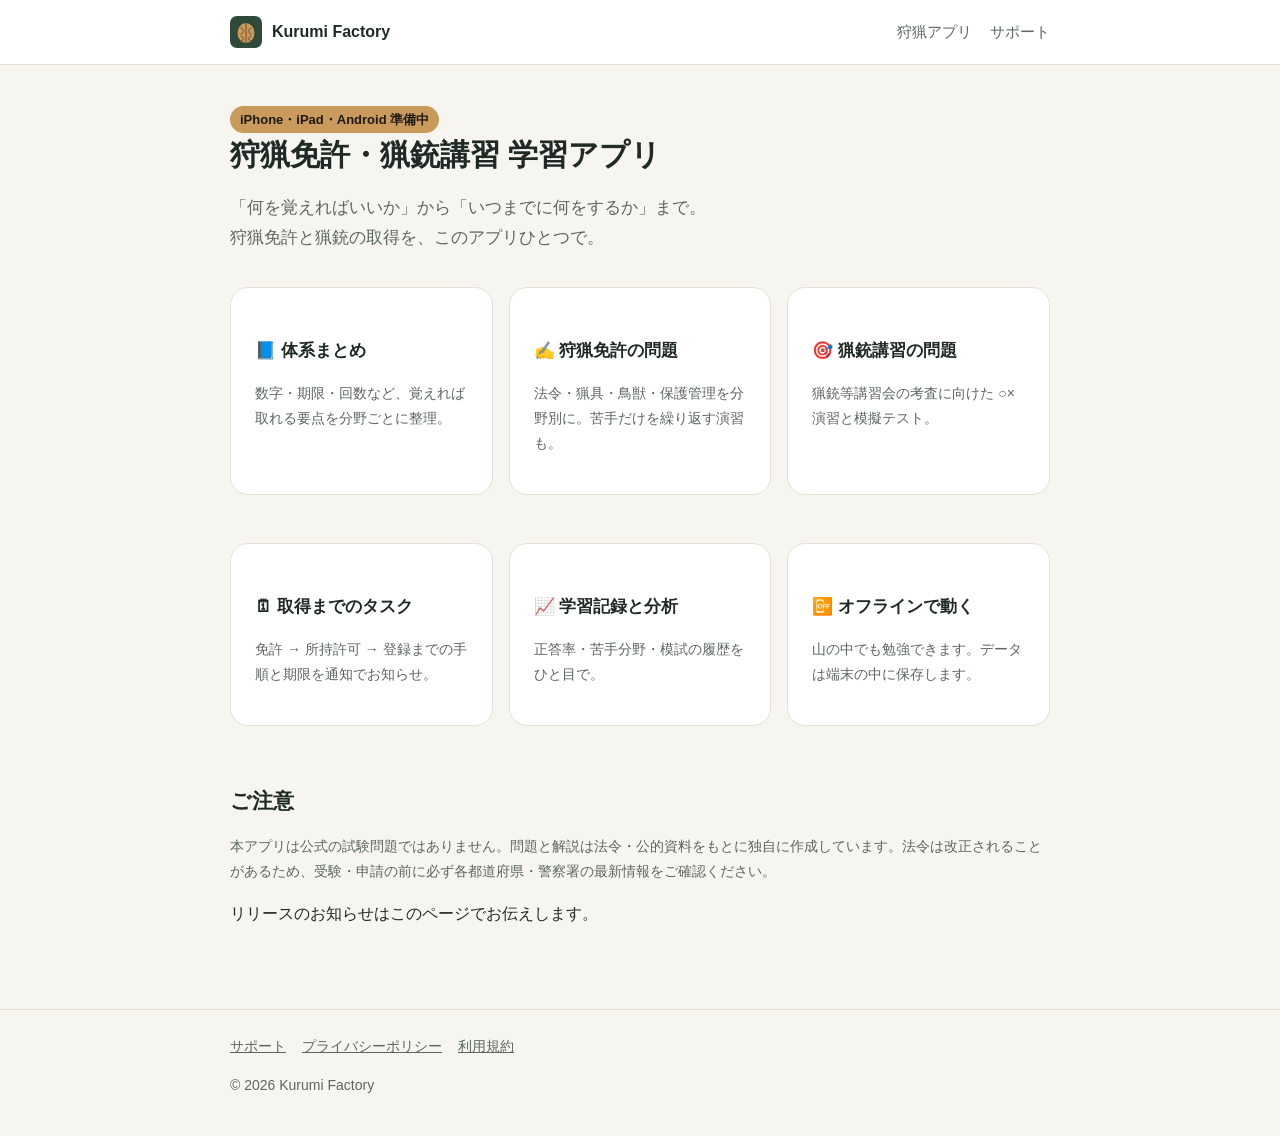
==== hunting/index.html @ f7690be2 "kurumifactory.com 公式サイトの初版（狩猟アプリ紹介・サポート・規約類） App Store 審査に必要なサポート URL とプライバシーポリシーを用意するため。  Co-Author" ====
<!doctype html>
<html lang="ja"><head>
<meta charset="utf-8"><meta name="viewport" content="width=device-width,initial-scale=1">
<title>狩猟免許・猟銃講習 学習アプリ｜Kurumi Factory</title><meta name="description" content="狩猟免許試験と猟銃等講習会の対策、取得までの手続きをまとめて管理できる iPhone・iPad・Android アプリ。">
<meta property="og:title" content="狩猟免許・猟銃講習 学習アプリ｜Kurumi Factory"><meta property="og:description" content="狩猟免許試験と猟銃等講習会の対策、取得までの手続きをまとめて管理できる iPhone・iPad・Android アプリ。">
<meta property="og:url" content="https://kurumifactory.com/hunting/"><meta property="og:type" content="website">
<meta name="color-scheme" content="light dark">
<link rel="icon" href="/assets/favicon.svg" type="image/svg+xml">
<link rel="stylesheet" href="/assets/site.css">
</head><body>
<header><div class="wrap"><a class="brand" href="/"><img src="/assets/favicon.svg" alt="">Kurumi Factory</a>
<nav><a href="/hunting/">狩猟アプリ</a><a href="/support/">サポート</a></nav></div></header>
<main><div class="wrap">
<span class="badge">iPhone・iPad・Android 準備中</span>
<h1>狩猟免許・猟銃講習 学習アプリ</h1>
<p class="lead">「何を覚えればいいか」から「いつまでに何をするか」まで。<br>狩猟免許と猟銃の取得を、このアプリひとつで。</p>
<div class="grid">
<div class="card"><h3>📘 体系まとめ</h3><p class="muted">数字・期限・回数など、覚えれば取れる要点を分野ごとに整理。</p></div>
<div class="card"><h3>✍️ 狩猟免許の問題</h3><p class="muted">法令・猟具・鳥獣・保護管理を分野別に。苦手だけを繰り返す演習も。</p></div>
<div class="card"><h3>🎯 猟銃講習の問題</h3><p class="muted">猟銃等講習会の考査に向けた ○× 演習と模擬テスト。</p></div>
<div class="card"><h3>🗓 取得までのタスク</h3><p class="muted">免許 → 所持許可 → 登録までの手順と期限を通知でお知らせ。</p></div>
<div class="card"><h3>📈 学習記録と分析</h3><p class="muted">正答率・苦手分野・模試の履歴をひと目で。</p></div>
<div class="card"><h3>📴 オフラインで動く</h3><p class="muted">山の中でも勉強できます。データは端末の中に保存します。</p></div>
</div>
<h2>ご注意</h2>
<p class="muted">本アプリは公式の試験問題ではありません。問題と解説は法令・公的資料をもとに独自に作成しています。法令は改正されることがあるため、受験・申請の前に必ず各都道府県・警察署の最新情報をご確認ください。</p>
<p>リリースのお知らせはこのページでお伝えします。</p>
</div></main>
<footer><div class="wrap"><a href="/support/">サポート</a><a href="/privacy/">プライバシーポリシー</a><a href="/terms/">利用規約</a>
<p>&copy; 2026 Kurumi Factory</p></div></footer>
</body></html>
---- assets/site.css ----
/* Kurumi Factory 公式サイト共通スタイル（ライト/ダーク自動対応） */
:root{--bg:#f7f5f0;--card:#fff;--text:#1f2a24;--sub:#5b675f;--line:#e4e0d6;--accent:#2f6b4a;--accent2:#c99a5b;--radius:18px}
@media (prefers-color-scheme:dark){:root{--bg:#121714;--card:#1b221e;--text:#eef2ee;--sub:#a3b0a7;--line:#2a332e;--accent:#6fc196;--accent2:#d9b07a}}
*{box-sizing:border-box}
html{-webkit-text-size-adjust:100%}
body{margin:0;background:var(--bg);color:var(--text);font:16px/1.8 -apple-system,BlinkMacSystemFont,"Hiragino Sans","Noto Sans JP",sans-serif}
a{color:var(--accent)}
.wrap{max-width:860px;margin:0 auto;padding:0 20px}
header{border-bottom:1px solid var(--line);background:var(--card)}
header .wrap{display:flex;align-items:center;justify-content:space-between;height:64px}
.brand{display:flex;gap:10px;align-items:center;font-weight:700;text-decoration:none;color:var(--text)}
.brand img{width:32px;height:32px}
nav a{margin-left:18px;text-decoration:none;color:var(--sub);font-size:15px}
nav a:hover{color:var(--accent)}
main{padding:40px 0 64px}
h1{font-size:30px;line-height:1.4;margin:0 0 12px}
h2{font-size:21px;margin:40px 0 12px}
h3{font-size:17px;margin:24px 0 6px}
.lead{color:var(--sub);font-size:17px}
.card{background:var(--card);border:1px solid var(--line);border-radius:var(--radius);padding:24px;margin:16px 0}
.grid{display:grid;gap:16px;grid-template-columns:repeat(auto-fit,minmax(240px,1fr))}
.badge{display:inline-block;font-size:13px;padding:2px 10px;border-radius:99px;background:var(--accent2);color:#1f1a12;font-weight:700}
.btn{display:inline-block;background:var(--accent);color:#fff;padding:12px 22px;border-radius:12px;text-decoration:none;font-weight:700}
@media (prefers-color-scheme:dark){.btn{color:#0d1611}}
details{background:var(--card);border:1px solid var(--line);border-radius:14px;padding:14px 18px;margin:10px 0}
summary{cursor:pointer;font-weight:700}
footer{border-top:1px solid var(--line);color:var(--sub);font-size:14px;padding:24px 0}
footer a{color:var(--sub);margin-right:16px}
.muted{color:var(--sub);font-size:14px}
@media (max-width:560px){nav a{margin-left:12px;font-size:14px}h1{font-size:25px}}
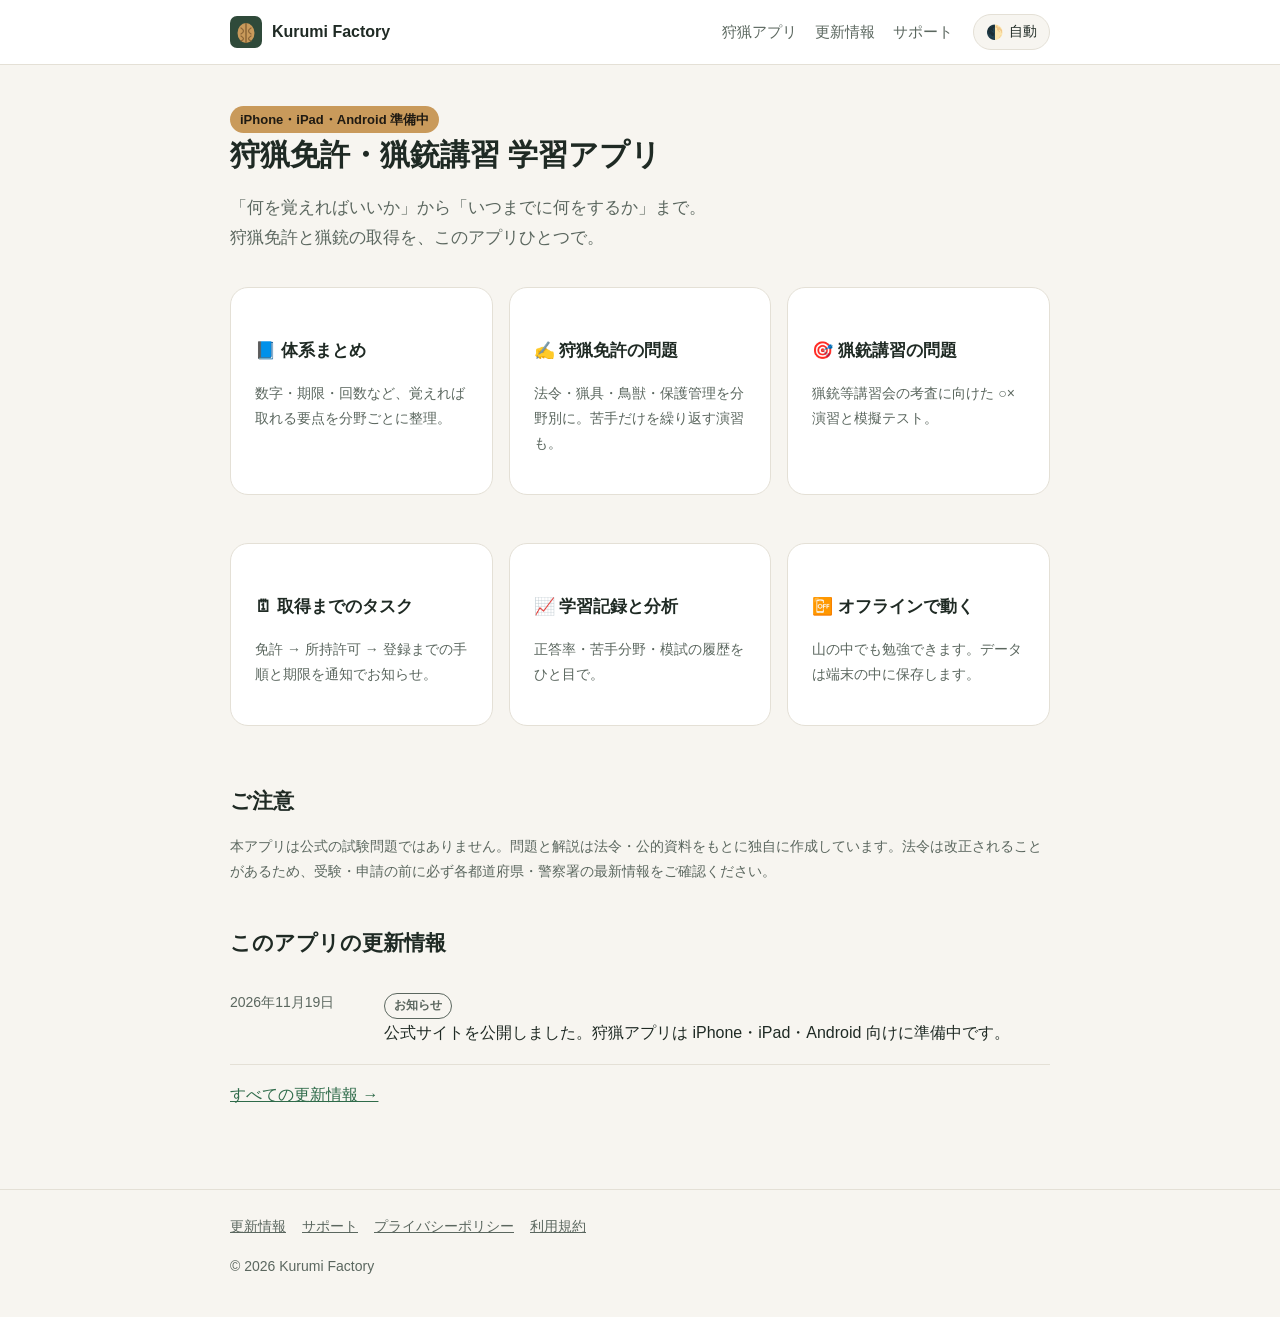
==== commit ebafe3f6: "更新情報ページとライト/ダーク切替を追加 リリース・アップデート・修正を告知する場所と、端末設定に関係なく表示モードを選べるようにするため。 スマホのヘッダーは2段にして押しやすくした。  Co-Au" ====
--- a/hunting/index.html
+++ b/hunting/index.html
@@ -7,9 +7,11 @@
 <meta name="color-scheme" content="light dark">
 <link rel="icon" href="/assets/favicon.svg" type="image/svg+xml">
 <link rel="stylesheet" href="/assets/site.css">
+<script src="/assets/theme.js"></script>
 </head><body>
 <header><div class="wrap"><a class="brand" href="/"><img src="/assets/favicon.svg" alt="">Kurumi Factory</a>
-<nav><a href="/hunting/">狩猟アプリ</a><a href="/support/">サポート</a></nav></div></header>
+<div class="head-right"><nav><a href="/hunting/">狩猟アプリ</a><a href="/news/">更新情報</a><a href="/support/">サポート</a></nav>
+<button id="theme-btn" class="theme-btn" type="button"><span class="icon">🌓</span><span class="label">自動</span></button></div></div></header>
 <main><div class="wrap">
 <span class="badge">iPhone・iPad・Android 準備中</span>
 <h1>狩猟免許・猟銃講習 学習アプリ</h1>
@@ -24,8 +26,10 @@
 </div>
 <h2>ご注意</h2>
 <p class="muted">本アプリは公式の試験問題ではありません。問題と解説は法令・公的資料をもとに独自に作成しています。法令は改正されることがあるため、受験・申請の前に必ず各都道府県・警察署の最新情報をご確認ください。</p>
-<p>リリースのお知らせはこのページでお伝えします。</p>
+<h2>このアプリの更新情報</h2>
+<ul class="news"><li><time datetime="2026-11-19">2026年11月19日</time><div><span class="tag tag-info">お知らせ</span><div>公式サイトを公開しました。狩猟アプリは iPhone・iPad・Android 向けに準備中です。</div></div></li></ul>
+<p><a href="/news/">すべての更新情報 →</a></p>
 </div></main>
-<footer><div class="wrap"><a href="/support/">サポート</a><a href="/privacy/">プライバシーポリシー</a><a href="/terms/">利用規約</a>
+<footer><div class="wrap"><a href="/news/">更新情報</a><a href="/support/">サポート</a><a href="/privacy/">プライバシーポリシー</a><a href="/terms/">利用規約</a>
 <p>&copy; 2026 Kurumi Factory</p></div></footer>
 </body></html>
--- a/assets/site.css
+++ b/assets/site.css
@@ -1,6 +1,8 @@
-/* Kurumi Factory 公式サイト共通スタイル（ライト/ダーク自動対応） */
-:root{--bg:#f7f5f0;--card:#fff;--text:#1f2a24;--sub:#5b675f;--line:#e4e0d6;--accent:#2f6b4a;--accent2:#c99a5b;--radius:18px}
-@media (prefers-color-scheme:dark){:root{--bg:#121714;--card:#1b221e;--text:#eef2ee;--sub:#a3b0a7;--line:#2a332e;--accent:#6fc196;--accent2:#d9b07a}}
+/* Kurumi Factory 公式サイト共通スタイル（ライト/ダーク: 自動＝端末の設定、または手動で固定） */
+:root{--bg:#f7f5f0;--card:#fff;--text:#1f2a24;--sub:#5b675f;--line:#e4e0d6;--accent:#2f6b4a;--accent2:#c99a5b;--btn-text:#fff;--radius:18px;color-scheme:light}
+/* 自動のときは端末の設定に従う。data-theme が付いていればそちらを優先 */
+@media (prefers-color-scheme:dark){:root:not([data-theme=light]){--bg:#121714;--card:#1b221e;--text:#eef2ee;--sub:#a3b0a7;--line:#2a332e;--accent:#6fc196;--accent2:#d9b07a;--btn-text:#0d1611;color-scheme:dark}}
+:root[data-theme=dark]{--bg:#121714;--card:#1b221e;--text:#eef2ee;--sub:#a3b0a7;--line:#2a332e;--accent:#6fc196;--accent2:#d9b07a;--btn-text:#0d1611;color-scheme:dark}
 *{box-sizing:border-box}
 html{-webkit-text-size-adjust:100%}
 body{margin:0;background:var(--bg);color:var(--text);font:16px/1.8 -apple-system,BlinkMacSystemFont,"Hiragino Sans","Noto Sans JP",sans-serif}
@@ -20,11 +22,30 @@
 .card{background:var(--card);border:1px solid var(--line);border-radius:var(--radius);padding:24px;margin:16px 0}
 .grid{display:grid;gap:16px;grid-template-columns:repeat(auto-fit,minmax(240px,1fr))}
 .badge{display:inline-block;font-size:13px;padding:2px 10px;border-radius:99px;background:var(--accent2);color:#1f1a12;font-weight:700}
-.btn{display:inline-block;background:var(--accent);color:#fff;padding:12px 22px;border-radius:12px;text-decoration:none;font-weight:700}
-@media (prefers-color-scheme:dark){.btn{color:#0d1611}}
+.btn{display:inline-block;background:var(--accent);color:var(--btn-text);padding:12px 22px;border-radius:12px;text-decoration:none;font-weight:700}
 details{background:var(--card);border:1px solid var(--line);border-radius:14px;padding:14px 18px;margin:10px 0}
 summary{cursor:pointer;font-weight:700}
 footer{border-top:1px solid var(--line);color:var(--sub);font-size:14px;padding:24px 0}
 footer a{color:var(--sub);margin-right:16px}
 .muted{color:var(--sub);font-size:14px}
 @media (max-width:560px){nav a{margin-left:12px;font-size:14px}h1{font-size:25px}}
+/* ヘッダー右側（ナビ＋テーマ切替） */
+.head-right{display:flex;align-items:center;gap:6px}
+.theme-btn{margin-left:14px;border:1px solid var(--line);background:var(--bg);color:var(--text);border-radius:99px;height:36px;padding:0 12px;font-size:14px;cursor:pointer;display:flex;align-items:center;gap:6px}
+.theme-btn:hover{border-color:var(--accent)}
+/* 更新情報 */
+.news{list-style:none;padding:0;margin:0}
+.news li{display:grid;grid-template-columns:140px 1fr;gap:4px 14px;padding:16px 0;border-bottom:1px solid var(--line)}
+.news time{color:var(--sub);font-size:14px;white-space:nowrap;font-variant-numeric:tabular-nums}
+.news .tag{display:inline-block;font-size:12px;font-weight:700;padding:1px 9px;border-radius:99px;margin-right:8px;border:1px solid currentColor}
+.tag-release{color:var(--accent)}.tag-update{color:#3b82c4}.tag-fix{color:#c9643b}.tag-info{color:var(--sub)}
+.news .app{color:var(--sub);font-size:13px}
+@media (max-width:560px){.news li{grid-template-columns:1fr}.theme-btn .label{display:none}.theme-btn{margin-left:10px;padding:0 10px}}
+/* スマホ: 1段目にロゴ、2段目にメニューと切替ボタン */
+@media (max-width:560px){
+header .wrap{height:auto;flex-wrap:wrap;padding-top:12px;padding-bottom:8px;row-gap:6px}
+.brand{white-space:nowrap}
+.head-right{width:100%;justify-content:space-between}
+nav a{margin:0 16px 0 0;font-size:15px;line-height:44px}
+.theme-btn{margin-left:0}
+}
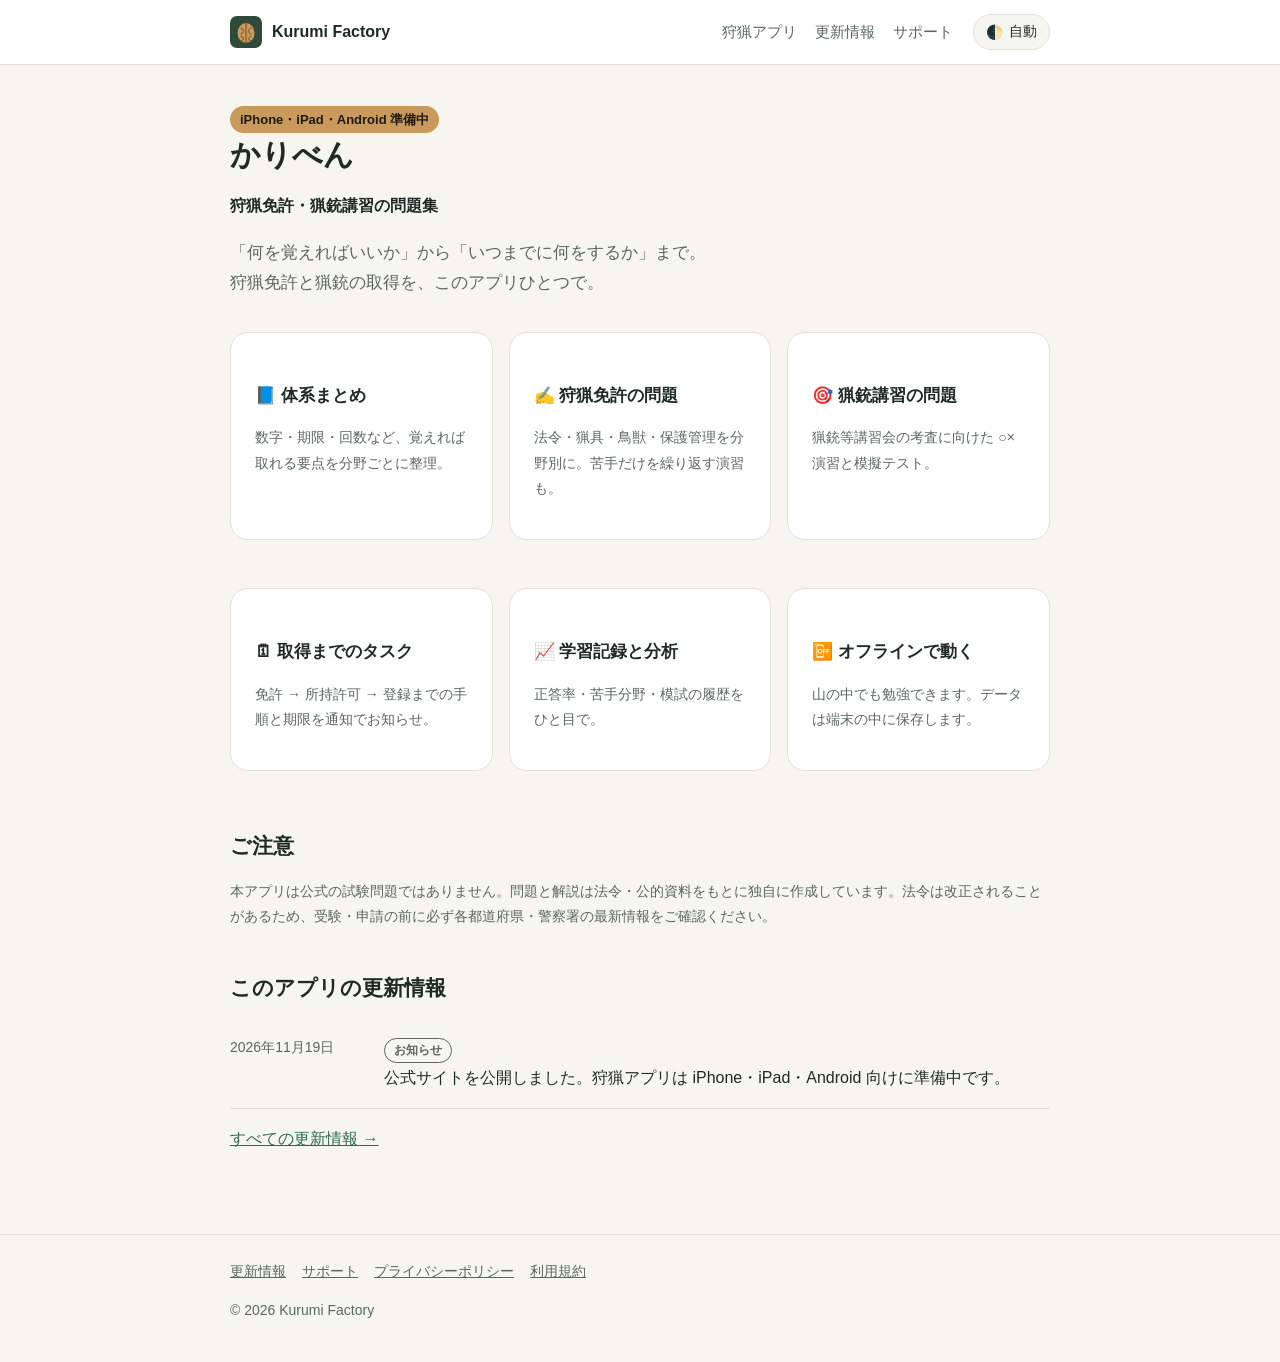
==== commit a848d448: "アプリ名を「かりべん」にする サイトのアプリ名を仮の名前から変更し、説明（狩猟免許・猟銃講習の問題集）を添える。  Co-Authored-By: Claude Opus 5.5 <noreply@a" ====
--- a/hunting/index.html
+++ b/hunting/index.html
@@ -1,8 +1,8 @@
 <!doctype html>
 <html lang="ja"><head>
 <meta charset="utf-8"><meta name="viewport" content="width=device-width,initial-scale=1">
-<title>狩猟免許・猟銃講習 学習アプリ｜Kurumi Factory</title><meta name="description" content="狩猟免許試験と猟銃等講習会の対策、取得までの手続きをまとめて管理できる iPhone・iPad・Android アプリ。">
-<meta property="og:title" content="狩猟免許・猟銃講習 学習アプリ｜Kurumi Factory"><meta property="og:description" content="狩猟免許試験と猟銃等講習会の対策、取得までの手続きをまとめて管理できる iPhone・iPad・Android アプリ。">
+<title>かりべん｜Kurumi Factory</title><meta name="description" content="狩猟免許試験と猟銃等講習会の対策、取得までの手続きをまとめて管理できる iPhone・iPad・Android アプリ。">
+<meta property="og:title" content="かりべん｜Kurumi Factory"><meta property="og:description" content="狩猟免許試験と猟銃等講習会の対策、取得までの手続きをまとめて管理できる iPhone・iPad・Android アプリ。">
 <meta property="og:url" content="https://kurumifactory.com/hunting/"><meta property="og:type" content="website">
 <meta name="color-scheme" content="light dark">
 <link rel="icon" href="/assets/favicon.svg" type="image/svg+xml">
@@ -14,7 +14,8 @@
 <button id="theme-btn" class="theme-btn" type="button"><span class="icon">🌓</span><span class="label">自動</span></button></div></div></header>
 <main><div class="wrap">
 <span class="badge">iPhone・iPad・Android 準備中</span>
-<h1>狩猟免許・猟銃講習 学習アプリ</h1>
+<h1>かりべん</h1>
+<p><b>狩猟免許・猟銃講習の問題集</b></p>
 <p class="lead">「何を覚えればいいか」から「いつまでに何をするか」まで。<br>狩猟免許と猟銃の取得を、このアプリひとつで。</p>
 <div class="grid">
 <div class="card"><h3>📘 体系まとめ</h3><p class="muted">数字・期限・回数など、覚えれば取れる要点を分野ごとに整理。</p></div>
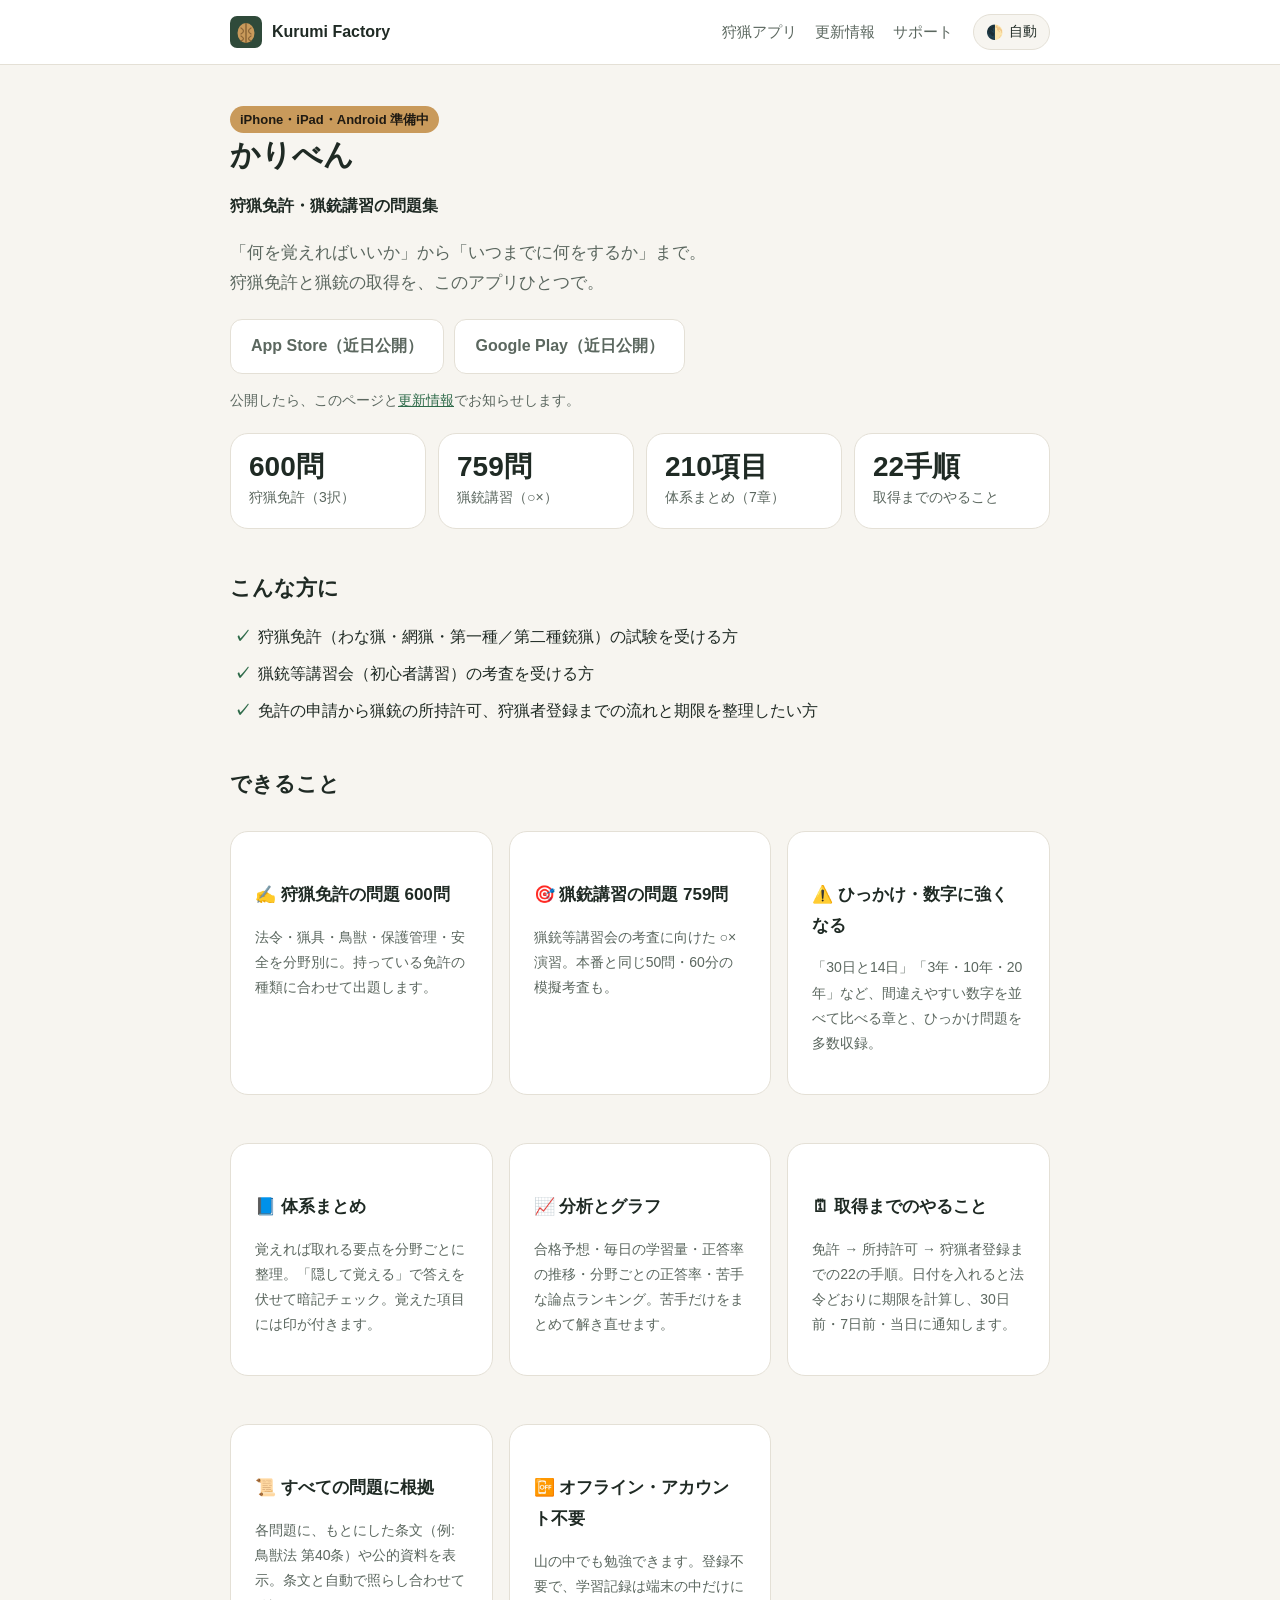
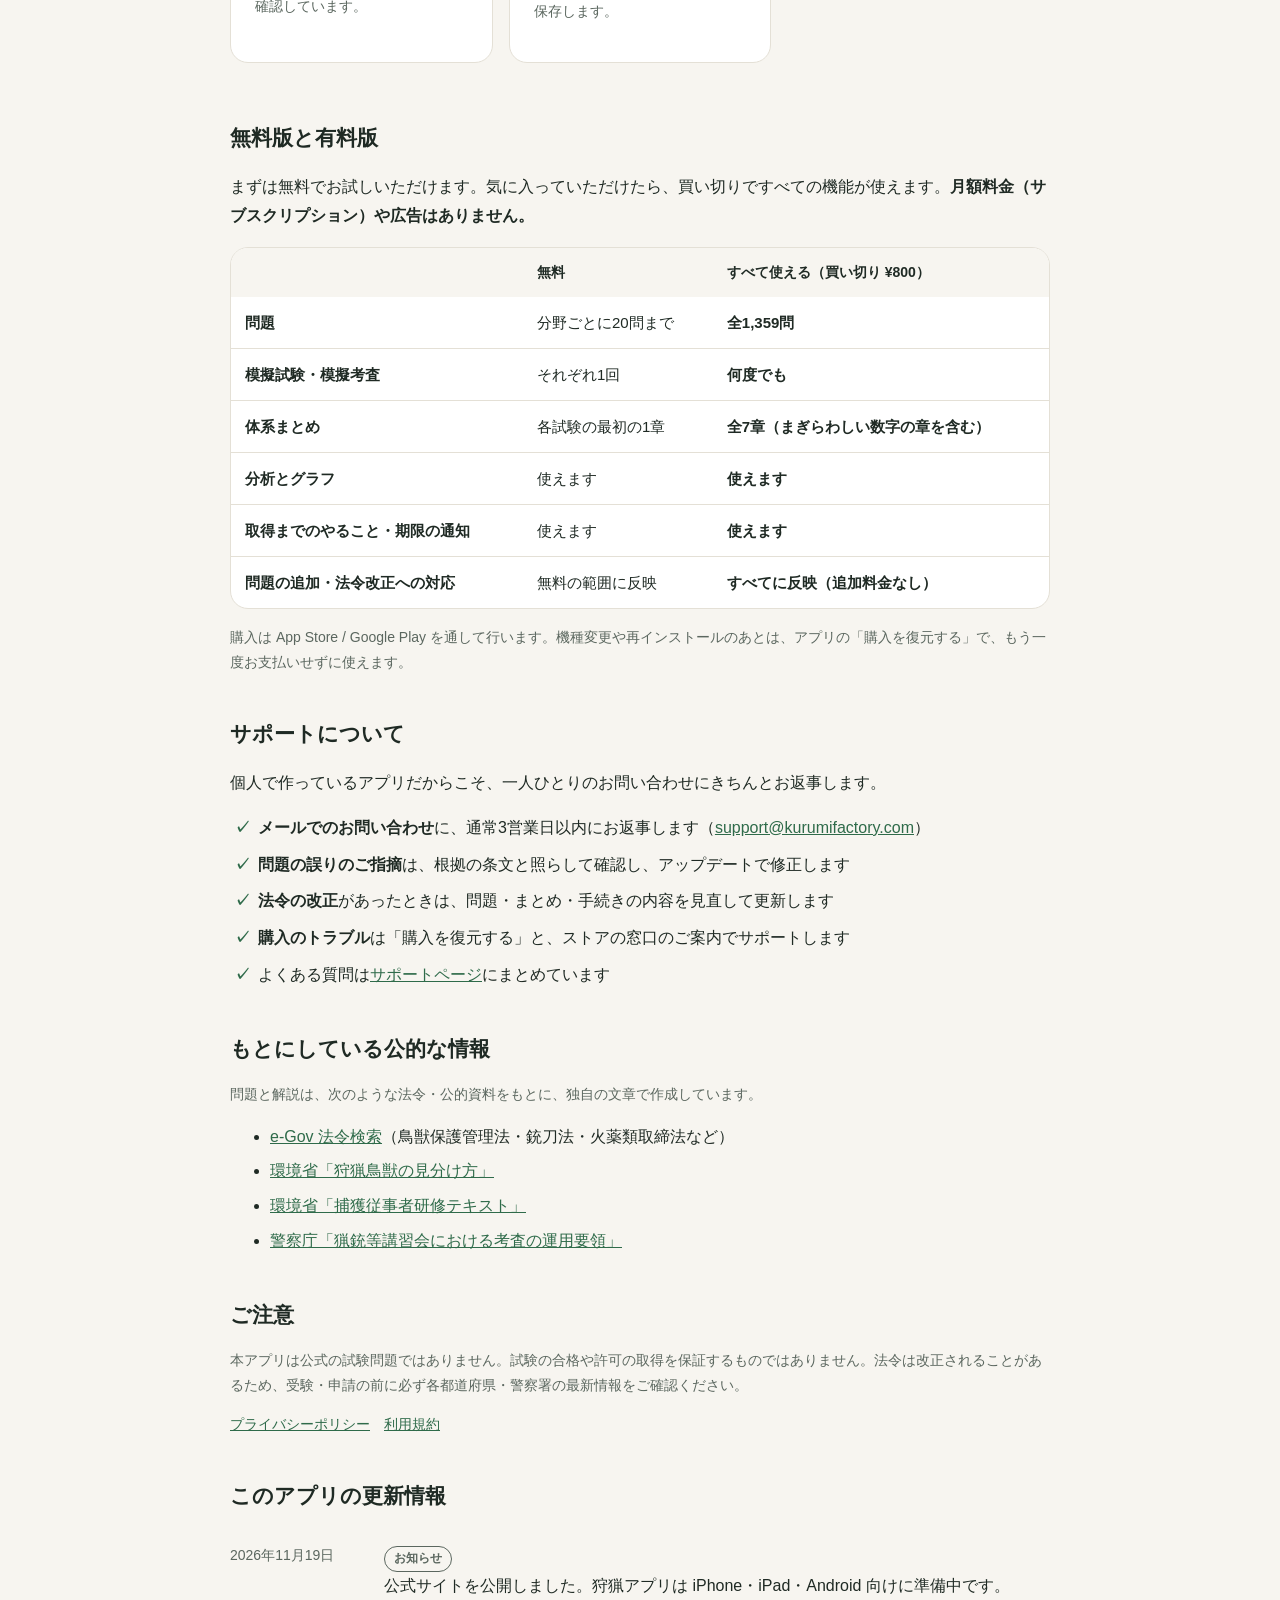
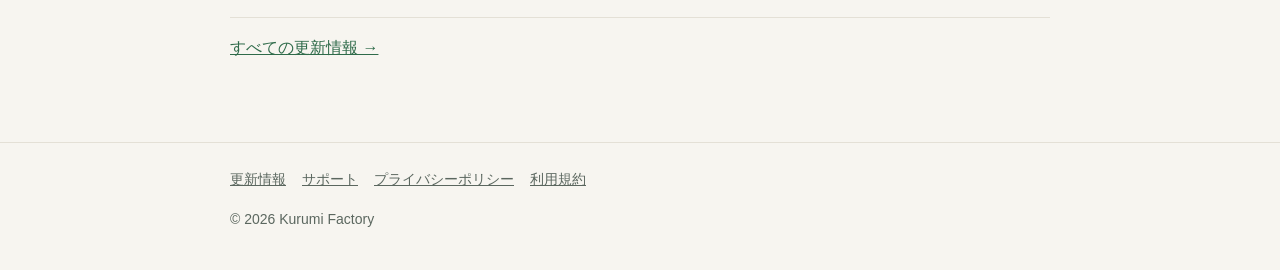
==== commit 69d62d24: "かりべんの紹介ページを詳しくする・サポートのよくある質問をアプリの実際の機能に合わせる - 紹介ページ: 問題数などの数字、対象の方、できること8項目、無料版と有料版の比較表、サポートの約束、もとにし" ====
--- a/hunting/index.html
+++ b/hunting/index.html
@@ -1,8 +1,8 @@
 <!doctype html>
 <html lang="ja"><head>
 <meta charset="utf-8"><meta name="viewport" content="width=device-width,initial-scale=1">
-<title>かりべん｜Kurumi Factory</title><meta name="description" content="狩猟免許試験と猟銃等講習会の対策、取得までの手続きをまとめて管理できる iPhone・iPad・Android アプリ。">
-<meta property="og:title" content="かりべん｜Kurumi Factory"><meta property="og:description" content="狩猟免許試験と猟銃等講習会の対策、取得までの手続きをまとめて管理できる iPhone・iPad・Android アプリ。">
+<title>かりべん｜Kurumi Factory</title><meta name="description" content="狩猟免許試験と猟銃等講習会の考査対策アプリ。狩猟免許600問・猟銃講習759問、ひっかけと数字のまとめ、合格予想の分析、取得までの手続きと期限の通知まで。">
+<meta property="og:title" content="かりべん｜Kurumi Factory"><meta property="og:description" content="狩猟免許試験と猟銃等講習会の考査対策アプリ。狩猟免許600問・猟銃講習759問、ひっかけと数字のまとめ、合格予想の分析、取得までの手続きと期限の通知まで。">
 <meta property="og:url" content="https://kurumifactory.com/hunting/"><meta property="og:type" content="website">
 <meta name="color-scheme" content="light dark">
 <link rel="icon" href="/assets/favicon.svg" type="image/svg+xml">
@@ -17,16 +17,76 @@
 <h1>かりべん</h1>
 <p><b>狩猟免許・猟銃講習の問題集</b></p>
 <p class="lead">「何を覚えればいいか」から「いつまでに何をするか」まで。<br>狩猟免許と猟銃の取得を、このアプリひとつで。</p>
+<div class="stores">
+<span class="store" aria-disabled="true">App Store（近日公開）</span>
+<span class="store" aria-disabled="true">Google Play（近日公開）</span>
+</div>
+<p class="muted">公開したら、このページと<a href="/news/">更新情報</a>でお知らせします。</p>
+
+<div class="stats">
+<div class="stat"><b>600問</b><span>狩猟免許（3択）</span></div>
+<div class="stat"><b>759問</b><span>猟銃講習（○×）</span></div>
+<div class="stat"><b>210項目</b><span>体系まとめ（7章）</span></div>
+<div class="stat"><b>22手順</b><span>取得までのやること</span></div>
+</div>
+
+<h2>こんな方に</h2>
+<ul class="checks">
+<li>狩猟免許（わな猟・網猟・第一種／第二種銃猟）の試験を受ける方</li>
+<li>猟銃等講習会（初心者講習）の考査を受ける方</li>
+<li>免許の申請から猟銃の所持許可、狩猟者登録までの流れと期限を整理したい方</li>
+</ul>
+
+<h2>できること</h2>
 <div class="grid">
-<div class="card"><h3>📘 体系まとめ</h3><p class="muted">数字・期限・回数など、覚えれば取れる要点を分野ごとに整理。</p></div>
-<div class="card"><h3>✍️ 狩猟免許の問題</h3><p class="muted">法令・猟具・鳥獣・保護管理を分野別に。苦手だけを繰り返す演習も。</p></div>
-<div class="card"><h3>🎯 猟銃講習の問題</h3><p class="muted">猟銃等講習会の考査に向けた ○× 演習と模擬テスト。</p></div>
-<div class="card"><h3>🗓 取得までのタスク</h3><p class="muted">免許 → 所持許可 → 登録までの手順と期限を通知でお知らせ。</p></div>
-<div class="card"><h3>📈 学習記録と分析</h3><p class="muted">正答率・苦手分野・模試の履歴をひと目で。</p></div>
-<div class="card"><h3>📴 オフラインで動く</h3><p class="muted">山の中でも勉強できます。データは端末の中に保存します。</p></div>
+<div class="card"><h3>✍️ 狩猟免許の問題 600問</h3><p class="muted">法令・猟具・鳥獣・保護管理・安全を分野別に。持っている免許の種類に合わせて出題します。</p></div>
+<div class="card"><h3>🎯 猟銃講習の問題 759問</h3><p class="muted">猟銃等講習会の考査に向けた ○× 演習。本番と同じ50問・60分の模擬考査も。</p></div>
+<div class="card"><h3>⚠️ ひっかけ・数字に強くなる</h3><p class="muted">「30日と14日」「3年・10年・20年」など、間違えやすい数字を並べて比べる章と、ひっかけ問題を多数収録。</p></div>
+<div class="card"><h3>📘 体系まとめ</h3><p class="muted">覚えれば取れる要点を分野ごとに整理。「隠して覚える」で答えを伏せて暗記チェック。覚えた項目には印が付きます。</p></div>
+<div class="card"><h3>📈 分析とグラフ</h3><p class="muted">合格予想・毎日の学習量・正答率の推移・分野ごとの正答率・苦手な論点ランキング。苦手だけをまとめて解き直せます。</p></div>
+<div class="card"><h3>🗓 取得までのやること</h3><p class="muted">免許 → 所持許可 → 狩猟者登録までの22の手順。日付を入れると法令どおりに期限を計算し、30日前・7日前・当日に通知します。</p></div>
+<div class="card"><h3>📜 すべての問題に根拠</h3><p class="muted">各問題に、もとにした条文（例: 鳥獣法 第40条）や公的資料を表示。条文と自動で照らし合わせて確認しています。</p></div>
+<div class="card"><h3>📴 オフライン・アカウント不要</h3><p class="muted">山の中でも勉強できます。登録不要で、学習記録は端末の中だけに保存します。</p></div>
 </div>
+
+<h2>無料版と有料版</h2>
+<p>まずは無料でお試しいただけます。気に入っていただけたら、買い切りですべての機能が使えます。<b>月額料金（サブスクリプション）や広告はありません。</b></p>
+<table class="compare">
+<thead><tr><th></th><th>無料</th><th>すべて使える（買い切り ¥800）</th></tr></thead>
+<tbody>
+<tr><th>問題</th><td>分野ごとに20問まで</td><td class="paid">全1,359問</td></tr>
+<tr><th>模擬試験・模擬考査</th><td>それぞれ1回</td><td class="paid">何度でも</td></tr>
+<tr><th>体系まとめ</th><td>各試験の最初の1章</td><td class="paid">全7章（まぎらわしい数字の章を含む）</td></tr>
+<tr><th>分析とグラフ</th><td>使えます</td><td class="paid">使えます</td></tr>
+<tr><th>取得までのやること・期限の通知</th><td>使えます</td><td class="paid">使えます</td></tr>
+<tr><th>問題の追加・法令改正への対応</th><td>無料の範囲に反映</td><td class="paid">すべてに反映（追加料金なし）</td></tr>
+</tbody>
+</table>
+<p class="muted">購入は App Store / Google Play を通して行います。機種変更や再インストールのあとは、アプリの「購入を復元する」で、もう一度お支払いせずに使えます。</p>
+
+<h2>サポートについて</h2>
+<p>個人で作っているアプリだからこそ、一人ひとりのお問い合わせにきちんとお返事します。</p>
+<ul class="checks">
+<li><b>メールでのお問い合わせ</b>に、通常3営業日以内にお返事します（<a href="mailto:support@kurumifactory.com">support@kurumifactory.com</a>）</li>
+<li><b>問題の誤りのご指摘</b>は、根拠の条文と照らして確認し、アップデートで修正します</li>
+<li><b>法令の改正</b>があったときは、問題・まとめ・手続きの内容を見直して更新します</li>
+<li><b>購入のトラブル</b>は「購入を復元する」と、ストアの窓口のご案内でサポートします</li>
+<li>よくある質問は<a href="/support/">サポートページ</a>にまとめています</li>
+</ul>
+
+<h2>もとにしている公的な情報</h2>
+<p class="muted">問題と解説は、次のような法令・公的資料をもとに、独自の文章で作成しています。</p>
+<ul class="links">
+<li><a href="https://laws.e-gov.go.jp/" rel="noopener">e-Gov 法令検索</a>（鳥獣保護管理法・銃刀法・火薬類取締法など）</li>
+<li><a href="https://www.env.go.jp/nature/choju/docs/docs5/docs5-hanbetu.pdf" rel="noopener">環境省「狩猟鳥獣の見分け方」</a></li>
+<li><a href="https://www.env.go.jp/nature/choju/capture/pdf/pdf4-1.pdf" rel="noopener">環境省「捕獲従事者研修テキスト」</a></li>
+<li><a href="https://www.npa.go.jp/laws/notification/seian/hoan/hoantsutatu2/20_ryojyukousa.pdf" rel="noopener">警察庁「猟銃等講習会における考査の運用要領」</a></li>
+</ul>
+
 <h2>ご注意</h2>
-<p class="muted">本アプリは公式の試験問題ではありません。問題と解説は法令・公的資料をもとに独自に作成しています。法令は改正されることがあるため、受験・申請の前に必ず各都道府県・警察署の最新情報をご確認ください。</p>
+<p class="muted">本アプリは公式の試験問題ではありません。試験の合格や許可の取得を保証するものではありません。法令は改正されることがあるため、受験・申請の前に必ず各都道府県・警察署の最新情報をご確認ください。</p>
+<p class="muted"><a href="/privacy/">プライバシーポリシー</a>　<a href="/terms/">利用規約</a></p>
+
 <h2>このアプリの更新情報</h2>
 <ul class="news"><li><time datetime="2026-11-19">2026年11月19日</time><div><span class="tag tag-info">お知らせ</span><div>公式サイトを公開しました。狩猟アプリは iPhone・iPad・Android 向けに準備中です。</div></div></li></ul>
 <p><a href="/news/">すべての更新情報 →</a></p>
--- a/assets/site.css
+++ b/assets/site.css
@@ -49,3 +49,19 @@
 nav a{margin:0 16px 0 0;font-size:15px;line-height:44px}
 .theme-btn{margin-left:0}
 }
+/* アプリ紹介ページ: 数字・比較表・ストアボタン */
+.stats{display:grid;grid-template-columns:repeat(auto-fit,minmax(150px,1fr));gap:12px;margin:20px 0}
+.stat{background:var(--card);border:1px solid var(--line);border-radius:var(--radius);padding:16px 18px}
+.stat b{display:block;font-size:28px;line-height:1.2;font-variant-numeric:tabular-nums}
+.stat span{color:var(--sub);font-size:14px}
+.stores{display:flex;flex-wrap:wrap;gap:10px;margin:20px 0 8px}
+.store{display:inline-flex;align-items:center;gap:8px;padding:12px 20px;border-radius:12px;border:1px solid var(--line);background:var(--card);color:var(--sub);font-weight:700;text-decoration:none}
+.compare{width:100%;border-collapse:separate;border-spacing:0;background:var(--card);border:1px solid var(--line);border-radius:var(--radius);overflow:hidden;margin:16px 0}
+.compare th,.compare td{padding:12px 14px;border-bottom:1px solid var(--line);text-align:left;vertical-align:top;font-size:15px}
+.compare tr:last-child th,.compare tr:last-child td{border-bottom:0}
+.compare thead th{background:var(--bg);font-size:14px}
+.compare td.paid{font-weight:700}
+.checks{padding-left:0;list-style:none}
+.checks li{padding-left:28px;position:relative;margin:8px 0}
+.checks li::before{content:"✓";position:absolute;left:4px;color:var(--accent);font-weight:900}
+.links li{margin:6px 0}
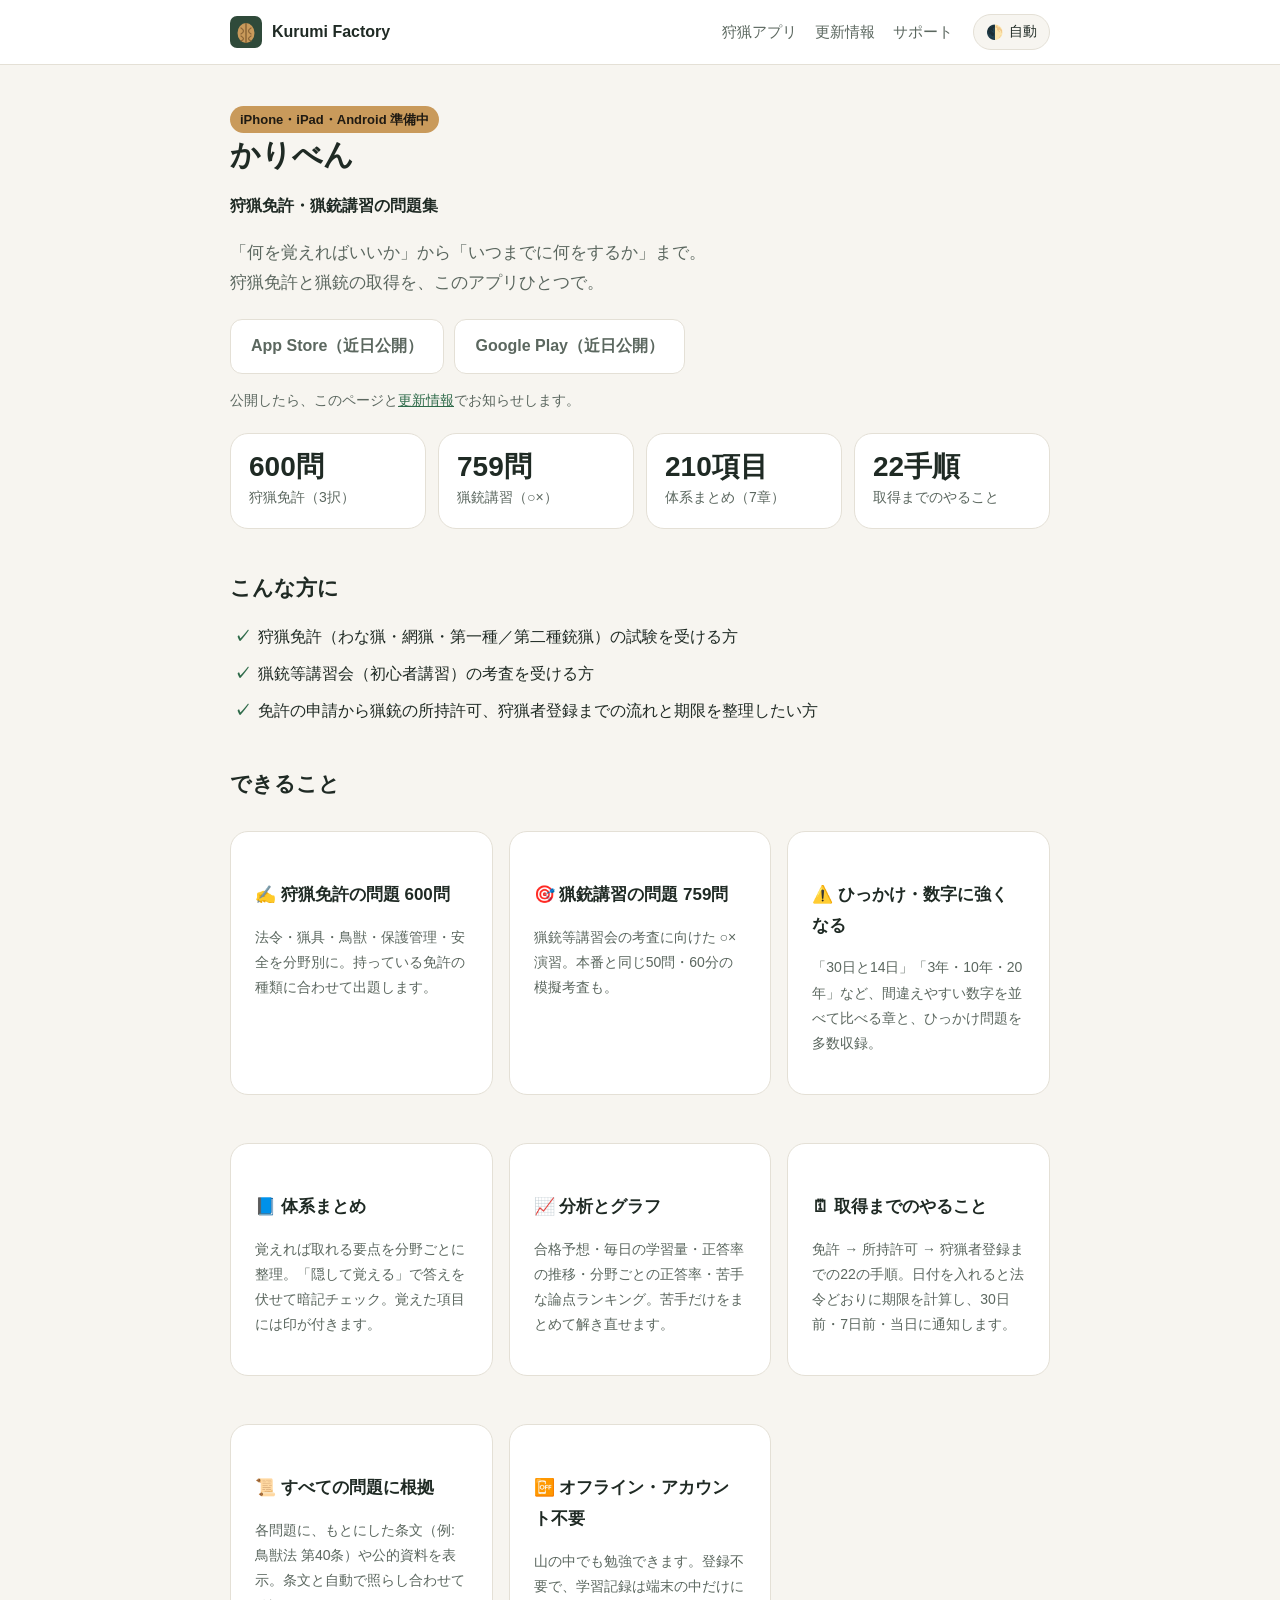
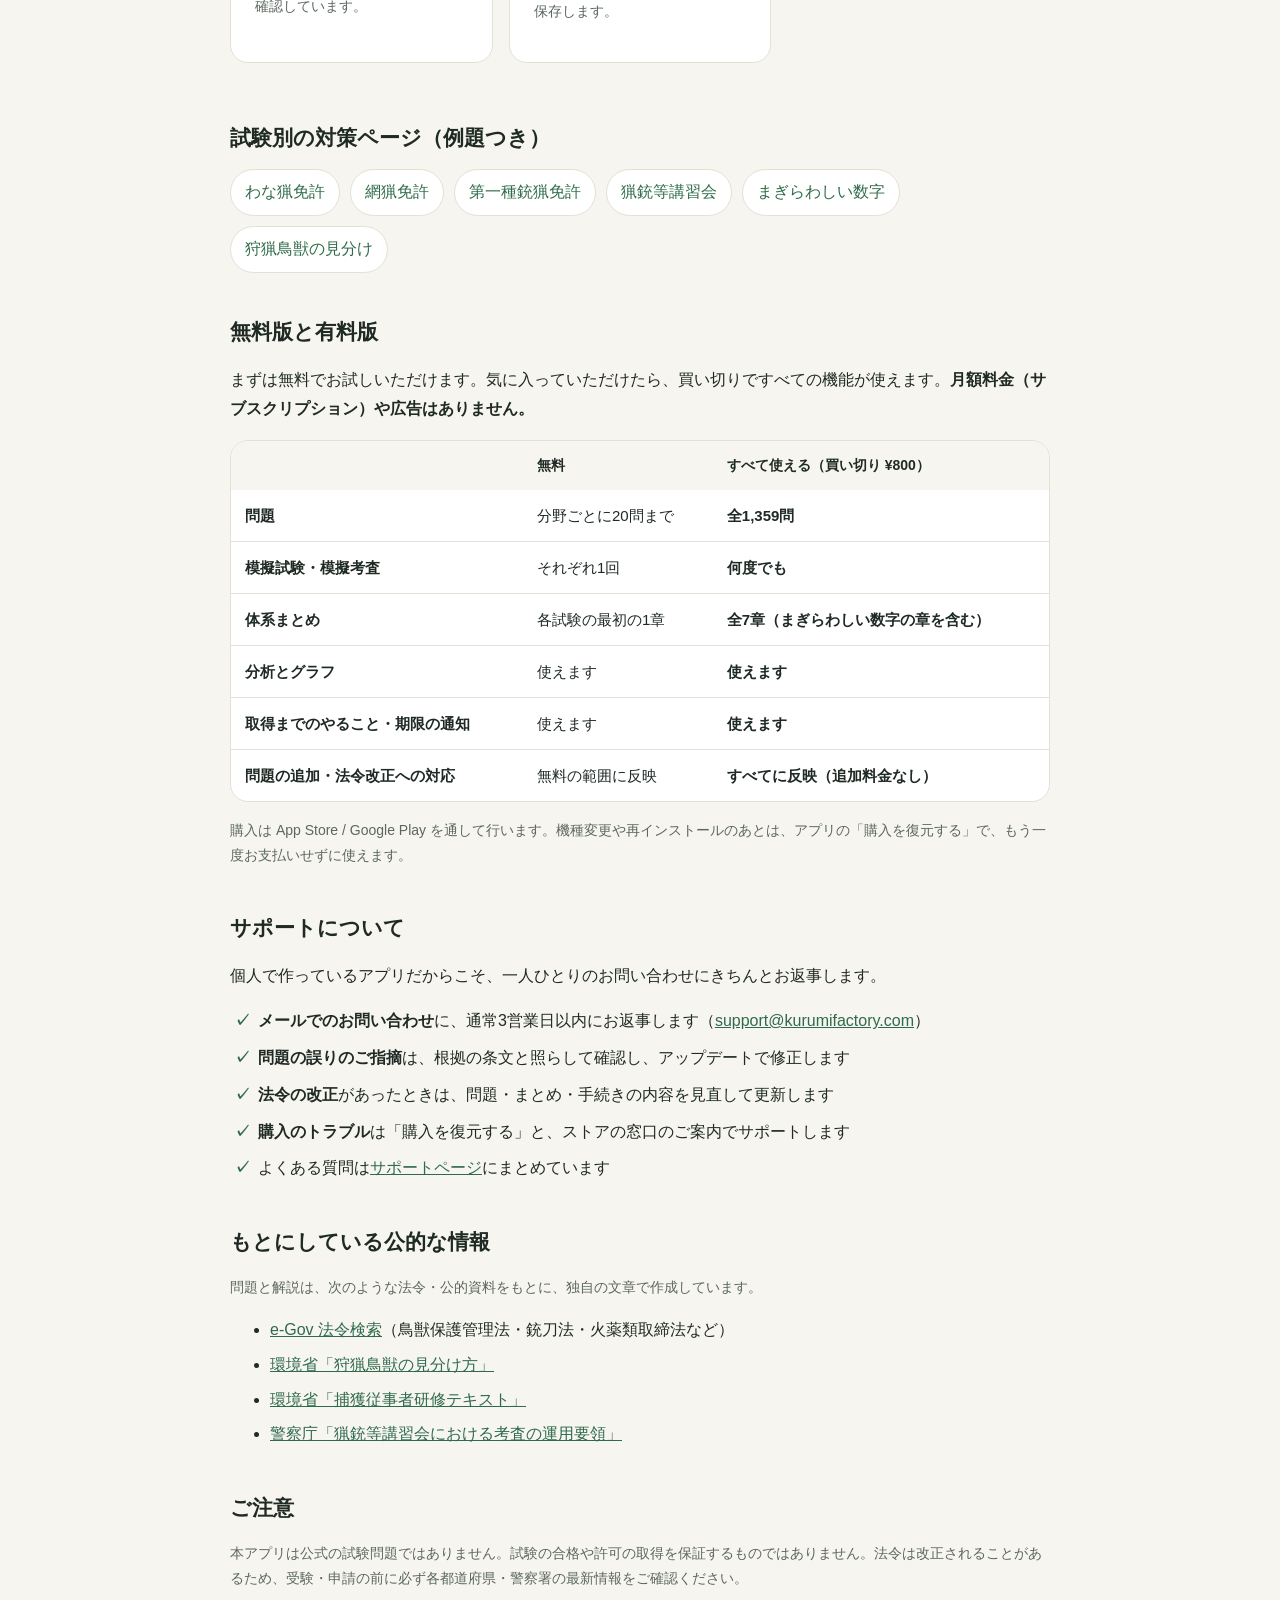
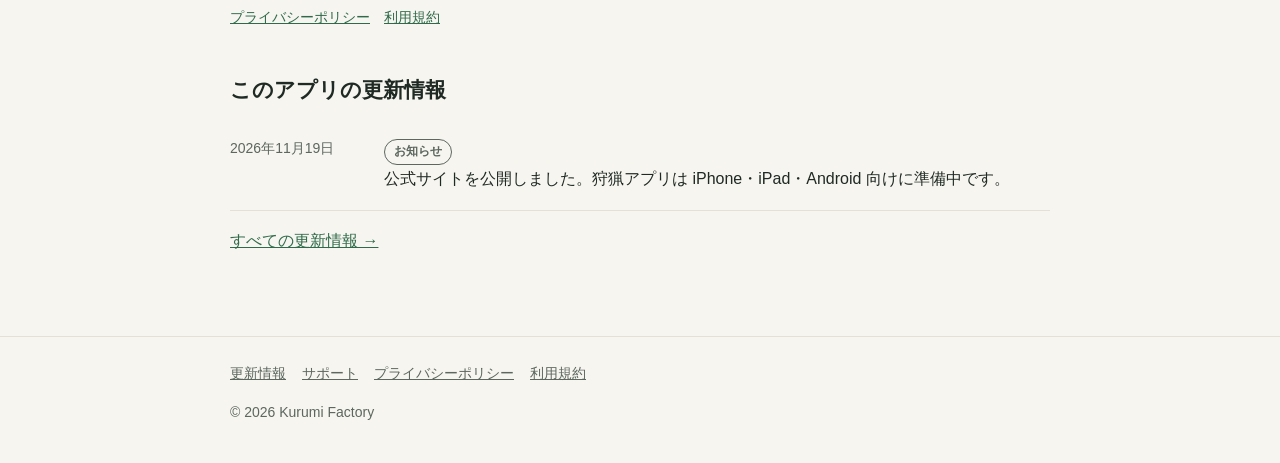
==== commit e684e769: "試験別・目的別のランディングページ 6 本とサイトマップを追加 わな猟・網猟・第一種銃猟・猟銃等講習会・まぎらわしい数字・狩猟鳥獣。検索や SNS からの入口として、例題（答えは押すと開く）とアプリへ" ====
--- a/hunting/index.html
+++ b/hunting/index.html
@@ -49,6 +49,9 @@
 <div class="card"><h3>📴 オフライン・アカウント不要</h3><p class="muted">山の中でも勉強できます。登録不要で、学習記録は端末の中だけに保存します。</p></div>
 </div>
 
+<h2>試験別の対策ページ（例題つき）</h2>
+<div class="chips"><a class="chip" href="/hunting/wana/">わな猟免許</a><a class="chip" href="/hunting/ami/">網猟免許</a><a class="chip" href="/hunting/jyu/">第一種銃猟免許</a><a class="chip" href="/hunting/koushu/">猟銃等講習会</a><a class="chip" href="/hunting/suji/">まぎらわしい数字</a><a class="chip" href="/hunting/chojyu/">狩猟鳥獣の見分け</a></div>
+
 <h2>無料版と有料版</h2>
 <p>まずは無料でお試しいただけます。気に入っていただけたら、買い切りですべての機能が使えます。<b>月額料金（サブスクリプション）や広告はありません。</b></p>
 <table class="compare">
--- a/assets/site.css
+++ b/assets/site.css
@@ -65,3 +65,14 @@
 .checks li{padding-left:28px;position:relative;margin:8px 0}
 .checks li::before{content:"✓";position:absolute;left:4px;color:var(--accent);font-weight:900}
 .links li{margin:6px 0}
+/* ランディングページ: 例題・まとめ表・購入の入り口 */
+.quiz{background:var(--card);border:1px solid var(--line);border-radius:var(--radius);padding:20px;margin:14px 0}
+.quiz .qno{margin:0;font-weight:800;color:var(--accent)}.quiz .qno span{margin-left:10px;font-weight:600;color:var(--sub);font-size:14px}
+.quiz .qtext{font-weight:700;font-size:17px}
+.choices{list-style:upper-alpha;padding-left:28px}.choices li{margin:6px 0}.choices.ox{list-style:none;display:flex;gap:24px;padding:0;font-size:22px;font-weight:900}
+.quiz details{margin:12px 0 0}.ans{font-weight:800;color:var(--accent)}
+.small{font-size:13px}
+.compare.sum th{width:40%;text-align:left}.tip{margin-top:4px;font-size:14px;color:var(--accent2)}
+.cta{border:2px solid var(--accent2);border-radius:var(--radius);padding:24px;margin:32px 0;background:var(--card);text-align:center}
+.cta-title{font-size:22px;font-weight:900;margin:0 0 8px}.cta .stores{justify-content:center}
+.chips{display:flex;flex-wrap:wrap;gap:10px}.chip{padding:8px 14px;border:1px solid var(--line);border-radius:99px;text-decoration:none;background:var(--card)}
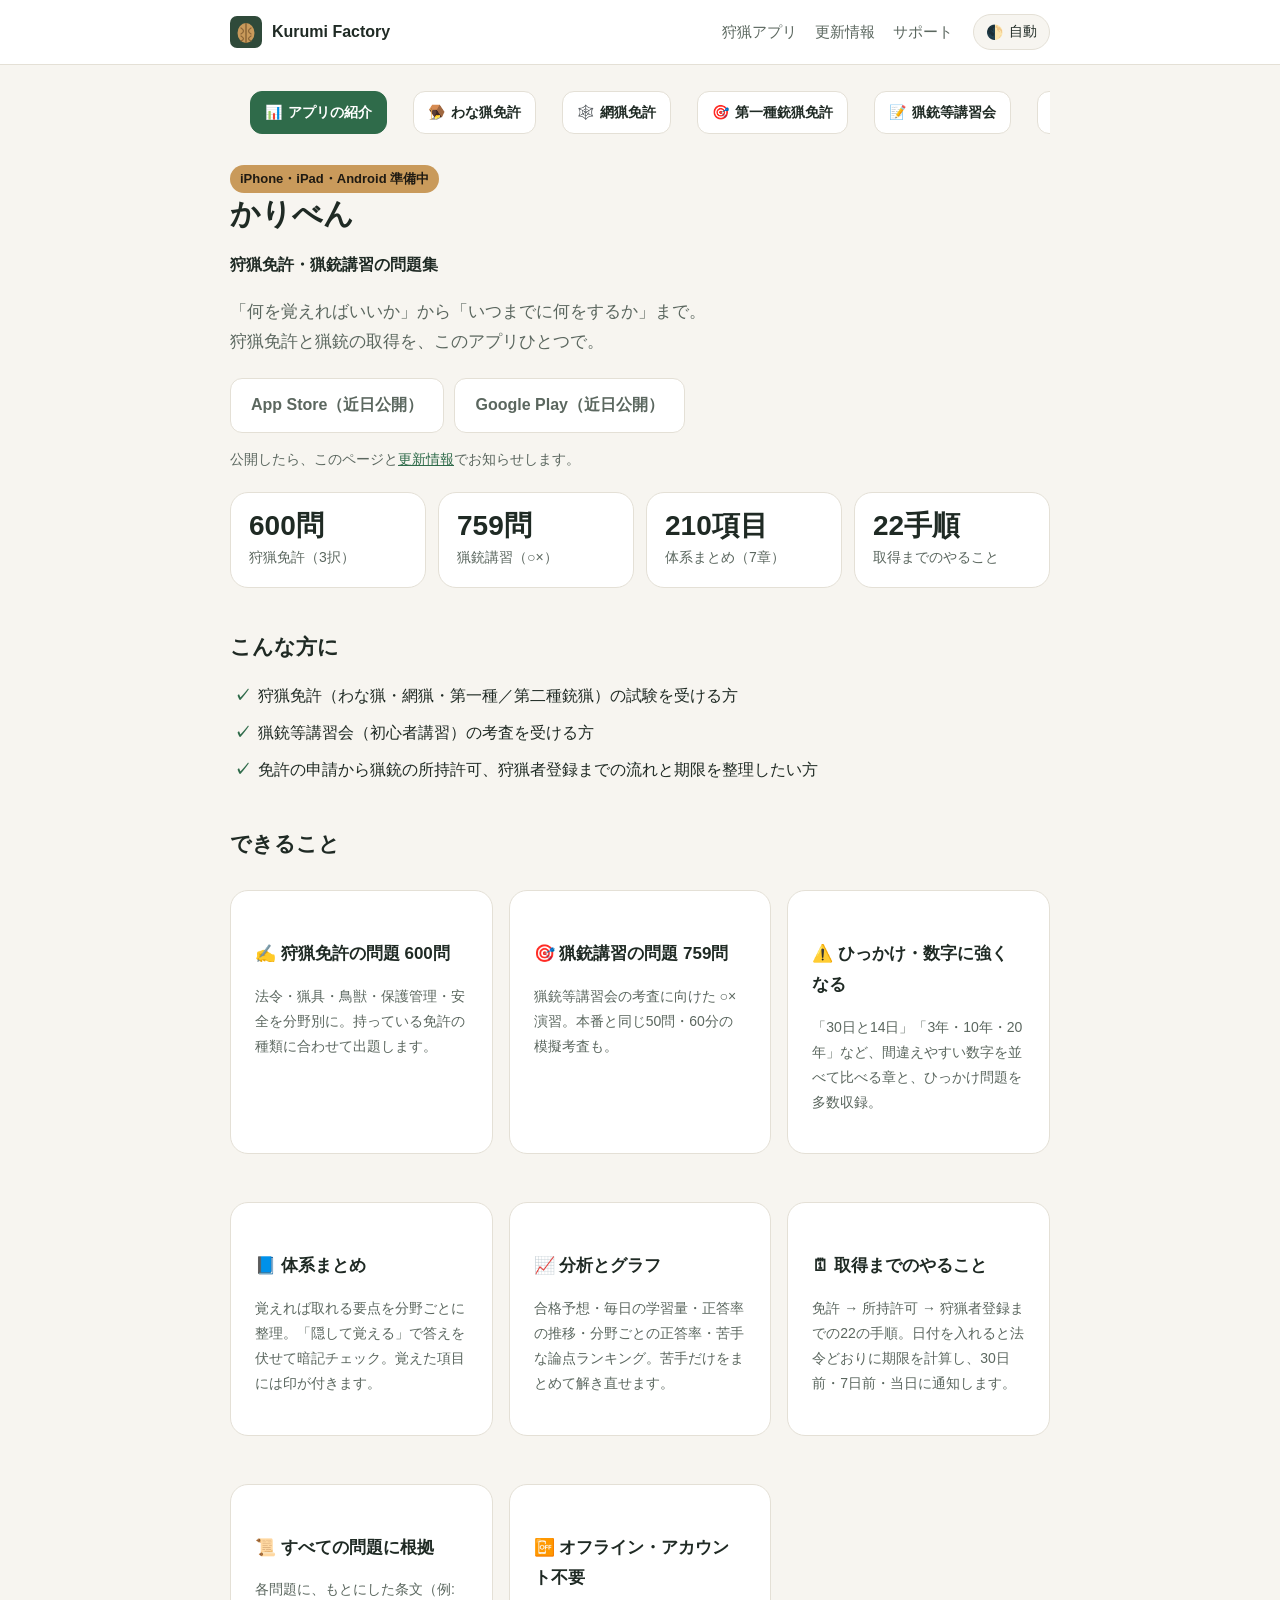
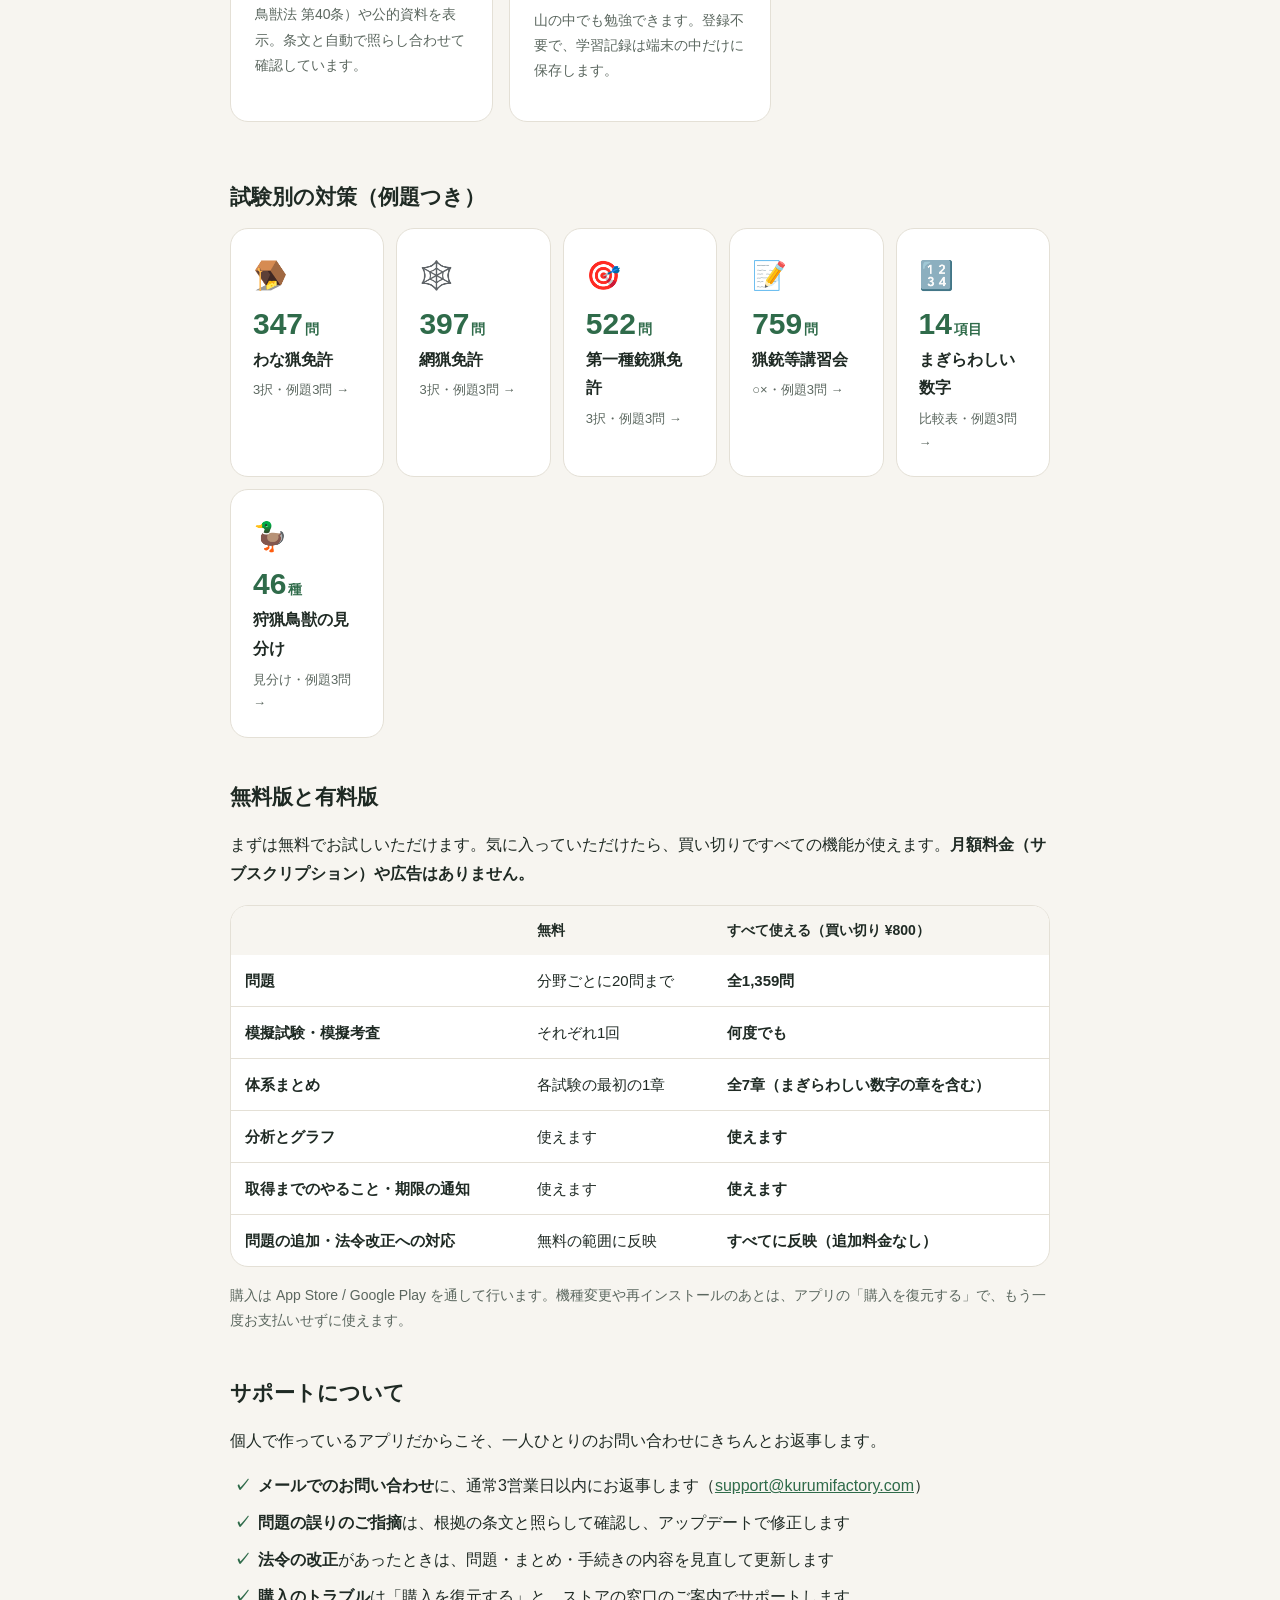
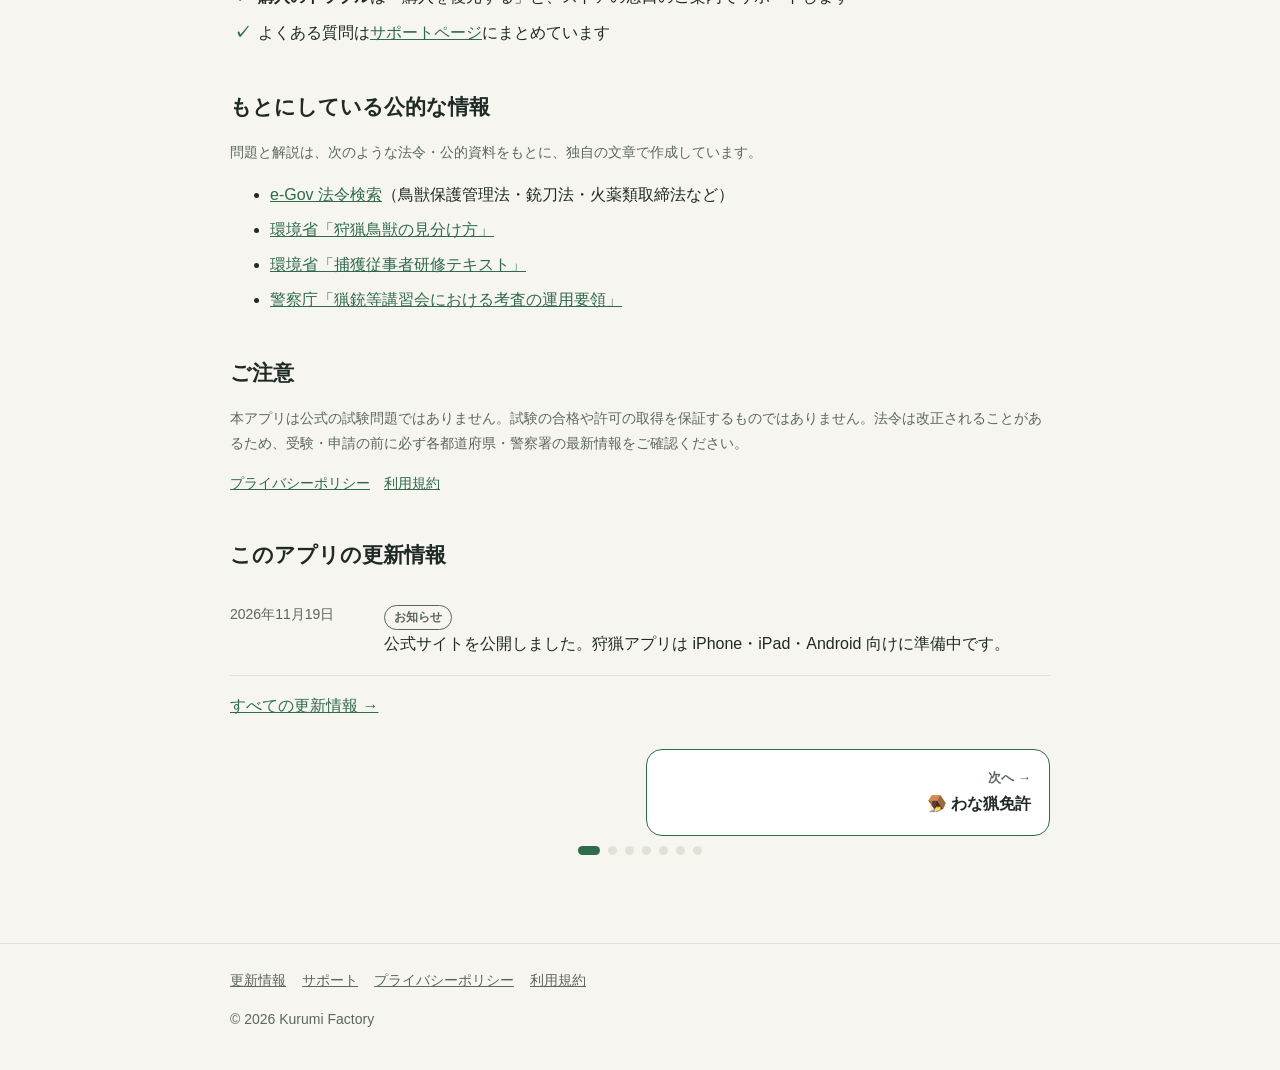
==== commit f747b4e9: "対策ページをダッシュボード風のパネルにし、ページ送り（前後ボタン・スワイプ・矢印キー）を付ける 上部に全ページのパネル列、下部に前後ボタンと現在位置の点。紹介ページの対策リンクは件数入りのパネルに  " ====
--- a/hunting/index.html
+++ b/hunting/index.html
@@ -8,11 +8,13 @@
 <link rel="icon" href="/assets/favicon.svg" type="image/svg+xml">
 <link rel="stylesheet" href="/assets/site.css">
 <script src="/assets/theme.js"></script>
+<script src="/assets/pager.js" defer></script>
 </head><body>
 <header><div class="wrap"><a class="brand" href="/"><img src="/assets/favicon.svg" alt="">Kurumi Factory</a>
 <div class="head-right"><nav><a href="/hunting/">狩猟アプリ</a><a href="/news/">更新情報</a><a href="/support/">サポート</a></nav>
 <button id="theme-btn" class="theme-btn" type="button"><span class="icon">🌓</span><span class="label">自動</span></button></div></div></header>
 <main><div class="wrap">
+<nav class="rail" aria-label="対策ページ"><a class="rail-item on" href="/hunting/" aria-current=page><span>📊</span>アプリの紹介</a><a class="rail-item" href="/hunting/wana/"><span>🪤</span>わな猟免許</a><a class="rail-item" href="/hunting/ami/"><span>🕸️</span>網猟免許</a><a class="rail-item" href="/hunting/jyu/"><span>🎯</span>第一種銃猟免許</a><a class="rail-item" href="/hunting/koushu/"><span>📝</span>猟銃等講習会</a><a class="rail-item" href="/hunting/suji/"><span>🔢</span>まぎらわしい数字</a><a class="rail-item" href="/hunting/chojyu/"><span>🦆</span>狩猟鳥獣の見分け</a></nav>
 <span class="badge">iPhone・iPad・Android 準備中</span>
 <h1>かりべん</h1>
 <p><b>狩猟免許・猟銃講習の問題集</b></p>
@@ -49,8 +51,8 @@
 <div class="card"><h3>📴 オフライン・アカウント不要</h3><p class="muted">山の中でも勉強できます。登録不要で、学習記録は端末の中だけに保存します。</p></div>
 </div>
 
-<h2>試験別の対策ページ（例題つき）</h2>
-<div class="chips"><a class="chip" href="/hunting/wana/">わな猟免許</a><a class="chip" href="/hunting/ami/">網猟免許</a><a class="chip" href="/hunting/jyu/">第一種銃猟免許</a><a class="chip" href="/hunting/koushu/">猟銃等講習会</a><a class="chip" href="/hunting/suji/">まぎらわしい数字</a><a class="chip" href="/hunting/chojyu/">狩猟鳥獣の見分け</a></div>
+<h2>試験別の対策（例題つき）</h2>
+<div class="panels"><a class="panel link" href="/hunting/wana/"><span class="p-icon">🪤</span><span class="p-num">347<small>問</small></span><b>わな猟免許</b><span class="muted small">3択・例題3問 →</span></a><a class="panel link" href="/hunting/ami/"><span class="p-icon">🕸️</span><span class="p-num">397<small>問</small></span><b>網猟免許</b><span class="muted small">3択・例題3問 →</span></a><a class="panel link" href="/hunting/jyu/"><span class="p-icon">🎯</span><span class="p-num">522<small>問</small></span><b>第一種銃猟免許</b><span class="muted small">3択・例題3問 →</span></a><a class="panel link" href="/hunting/koushu/"><span class="p-icon">📝</span><span class="p-num">759<small>問</small></span><b>猟銃等講習会</b><span class="muted small">○×・例題3問 →</span></a><a class="panel link" href="/hunting/suji/"><span class="p-icon">🔢</span><span class="p-num">14<small>項目</small></span><b>まぎらわしい数字</b><span class="muted small">比較表・例題3問 →</span></a><a class="panel link" href="/hunting/chojyu/"><span class="p-icon">🦆</span><span class="p-num">46<small>種</small></span><b>狩猟鳥獣の見分け</b><span class="muted small">見分け・例題3問 →</span></a></div>
 
 <h2>無料版と有料版</h2>
 <p>まずは無料でお試しいただけます。気に入っていただけたら、買い切りですべての機能が使えます。<b>月額料金（サブスクリプション）や広告はありません。</b></p>
@@ -93,6 +95,7 @@
 <h2>このアプリの更新情報</h2>
 <ul class="news"><li><time datetime="2026-11-19">2026年11月19日</time><div><span class="tag tag-info">お知らせ</span><div>公式サイトを公開しました。狩猟アプリは iPhone・iPad・Android 向けに準備中です。</div></div></li></ul>
 <p><a href="/news/">すべての更新情報 →</a></p>
+<div class="pager"><span class="pg empty"></span><a class="pg next" href="/hunting/wana/" data-next><small>次へ →</small><b>🪤 わな猟免許</b></a></div><div class="dots"><a class="dot on" href="/hunting/" aria-label="アプリの紹介"></a><a class="dot" href="/hunting/wana/" aria-label="わな猟免許"></a><a class="dot" href="/hunting/ami/" aria-label="網猟免許"></a><a class="dot" href="/hunting/jyu/" aria-label="第一種銃猟免許"></a><a class="dot" href="/hunting/koushu/" aria-label="猟銃等講習会"></a><a class="dot" href="/hunting/suji/" aria-label="まぎらわしい数字"></a><a class="dot" href="/hunting/chojyu/" aria-label="狩猟鳥獣の見分け"></a></div>
 </div></main>
 <footer><div class="wrap"><a href="/news/">更新情報</a><a href="/support/">サポート</a><a href="/privacy/">プライバシーポリシー</a><a href="/terms/">利用規約</a>
 <p>&copy; 2026 Kurumi Factory</p></div></footer>
--- a/assets/site.css
+++ b/assets/site.css
@@ -76,3 +76,27 @@
 .cta{border:2px solid var(--accent2);border-radius:var(--radius);padding:24px;margin:32px 0;background:var(--card);text-align:center}
 .cta-title{font-size:22px;font-weight:900;margin:0 0 8px}.cta .stores{justify-content:center}
 .chips{display:flex;flex-wrap:wrap;gap:10px}.chip{padding:8px 14px;border:1px solid var(--line);border-radius:99px;text-decoration:none;background:var(--card)}
+/* ダッシュボード風のパネル・ページ送り（対策ページ） */
+.rail{position:sticky;top:0;z-index:5;display:flex;gap:8px;overflow-x:auto;padding:10px 2px;margin:-24px 0 20px;background:var(--bg);scrollbar-width:none}
+.rail::-webkit-scrollbar{display:none}
+.rail-item{flex:0 0 auto;display:flex;gap:6px;align-items:center;padding:8px 14px;border:1px solid var(--line);border-radius:12px;background:var(--card);color:var(--text);text-decoration:none;font-weight:700;font-size:14px;white-space:nowrap}
+.rail-item.on{background:var(--accent);border-color:var(--accent);color:var(--btn-text)}
+.panel{background:var(--card);border:1px solid var(--line);border-radius:var(--radius);padding:22px;margin:0 0 16px}
+.panel h2{margin:0 0 10px;font-size:18px}.panel h3{margin-top:0}
+.panel.hero h1{margin:10px 0 6px}
+.panels{display:grid;gap:12px;grid-template-columns:repeat(auto-fit,minmax(150px,1fr));margin:0 0 16px}
+@media (max-width:640px){.panel.link{padding:16px}.p-num{font-size:26px}}
+.panels.two{grid-template-columns:repeat(auto-fit,minmax(300px,1fr))}.panels.two .panel{margin:0}
+.panel.link{display:flex;flex-direction:column;gap:4px;margin:0;text-decoration:none;color:var(--text);transition:transform .12s,border-color .12s}
+.panel.link:hover{transform:translateY(-2px);border-color:var(--accent)}
+.p-icon{font-size:28px}.p-num{font-size:30px;font-weight:900;color:var(--accent);line-height:1.2}.p-num small,.tile small{font-size:14px;margin-left:2px}
+.tiles{display:grid;grid-template-columns:repeat(4,1fr);gap:10px;margin-top:16px}
+.tile{border:1px solid var(--line);border-radius:14px;padding:12px;background:var(--bg)}
+.tile b{display:block;font-size:22px;color:var(--accent);line-height:1.3}.tile span{font-size:13px;color:var(--sub)}
+@media (max-width:640px){.tiles{grid-template-columns:repeat(2,1fr)}}
+.sec{margin:28px 0 12px}
+.quizzes{display:grid;gap:14px;grid-template-columns:repeat(auto-fit,minmax(320px,1fr))}.quizzes .quiz{margin:0}
+.pager{display:grid;grid-template-columns:1fr 1fr;gap:12px;margin:28px 0 10px}
+.pg{display:flex;flex-direction:column;padding:16px 18px;border:1px solid var(--line);border-radius:16px;background:var(--card);text-decoration:none;color:var(--text);min-height:76px}
+.pg.next{text-align:right;border-color:var(--accent)}.pg small{color:var(--sub);font-weight:700}.pg b{font-size:16px}.pg.empty{border:0;background:none}
+.dots{display:flex;justify-content:center;gap:8px;margin:0 0 24px}.dot{width:9px;height:9px;border-radius:50%;background:var(--line)}.dot.on{background:var(--accent);width:22px;border-radius:9px}
